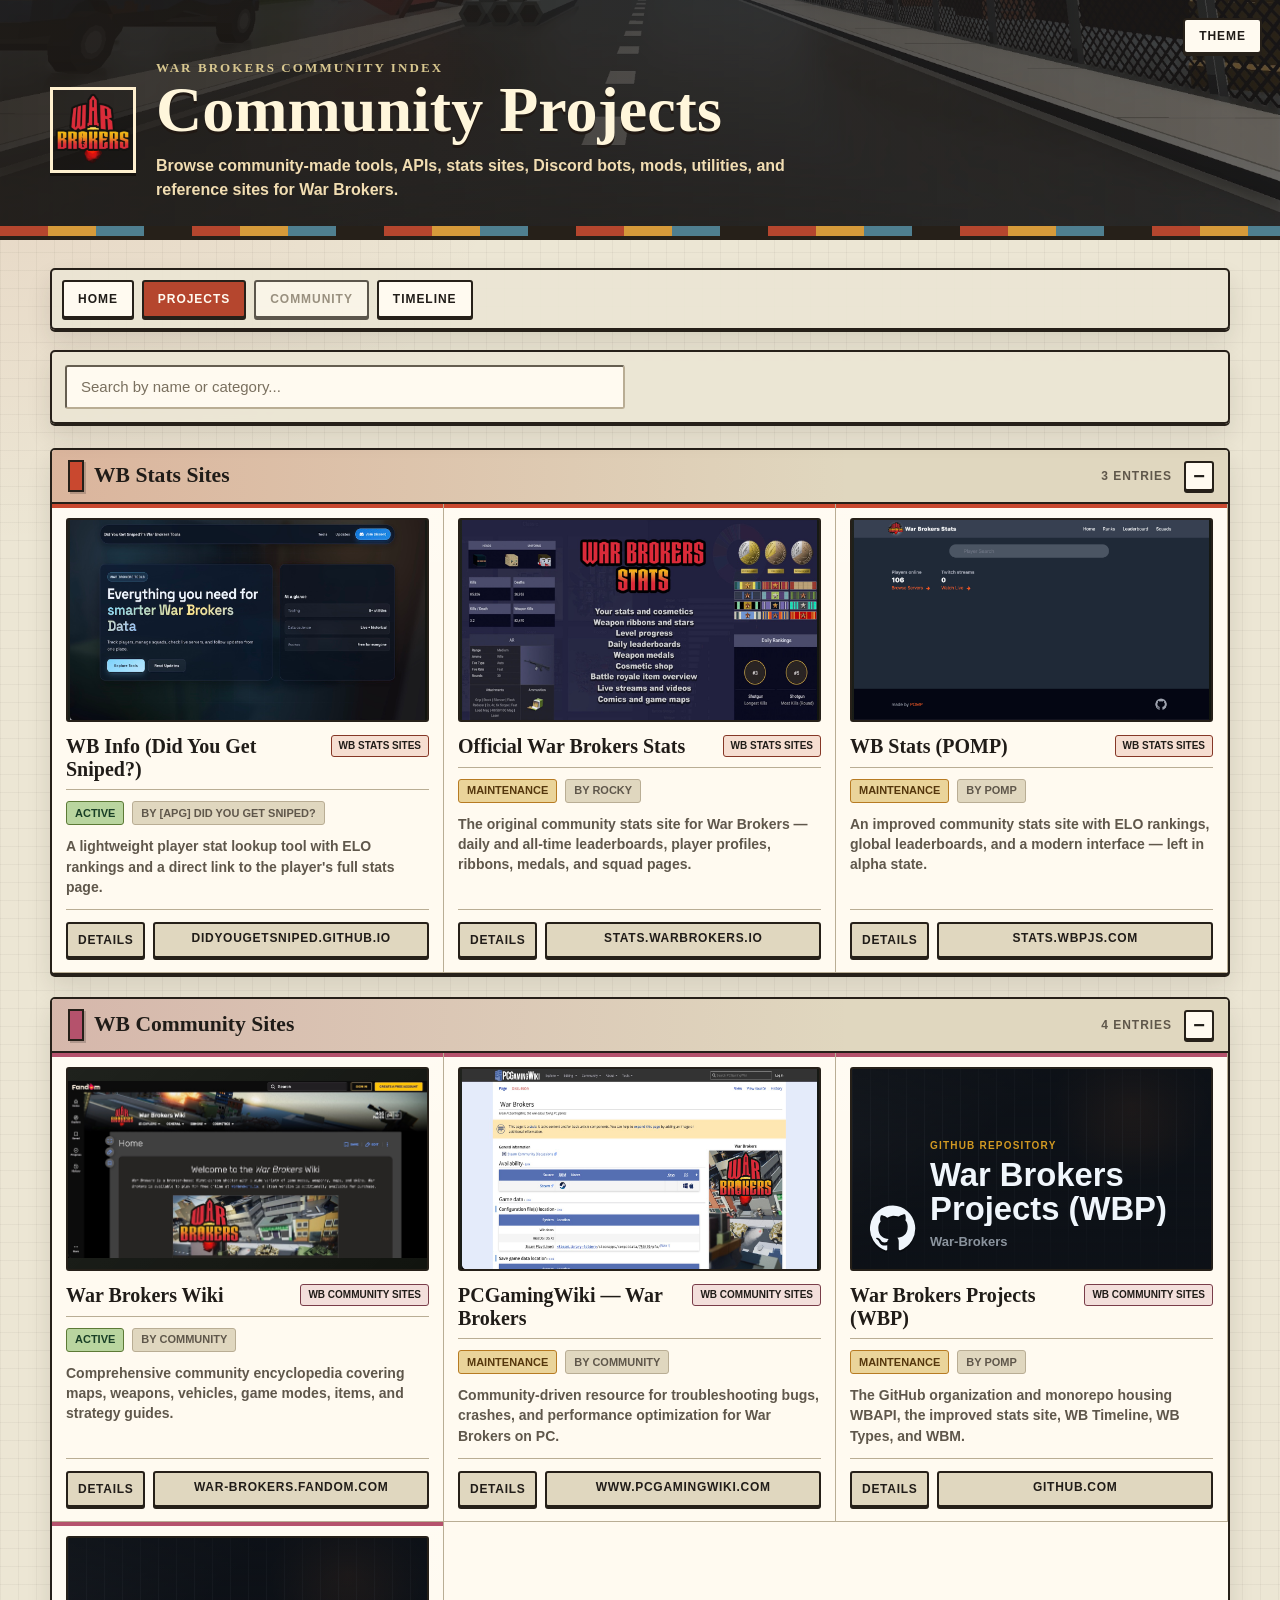
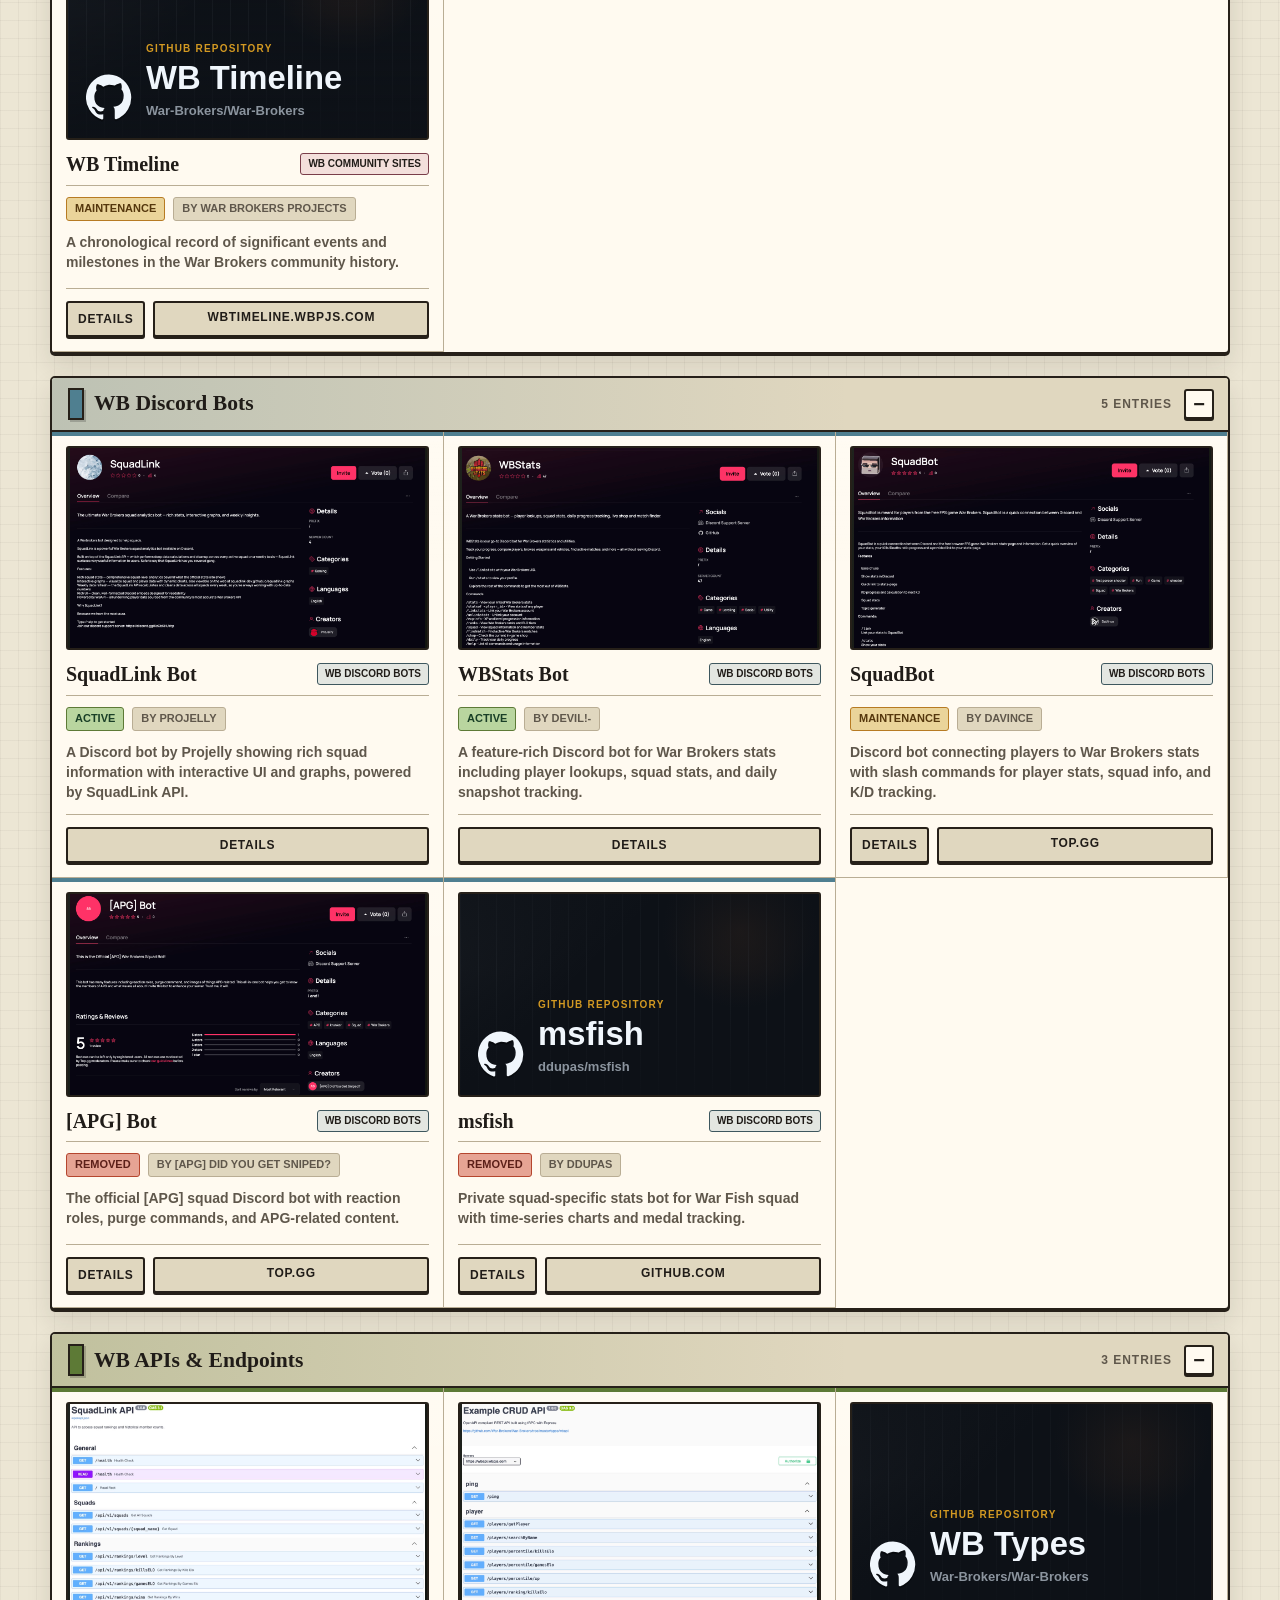
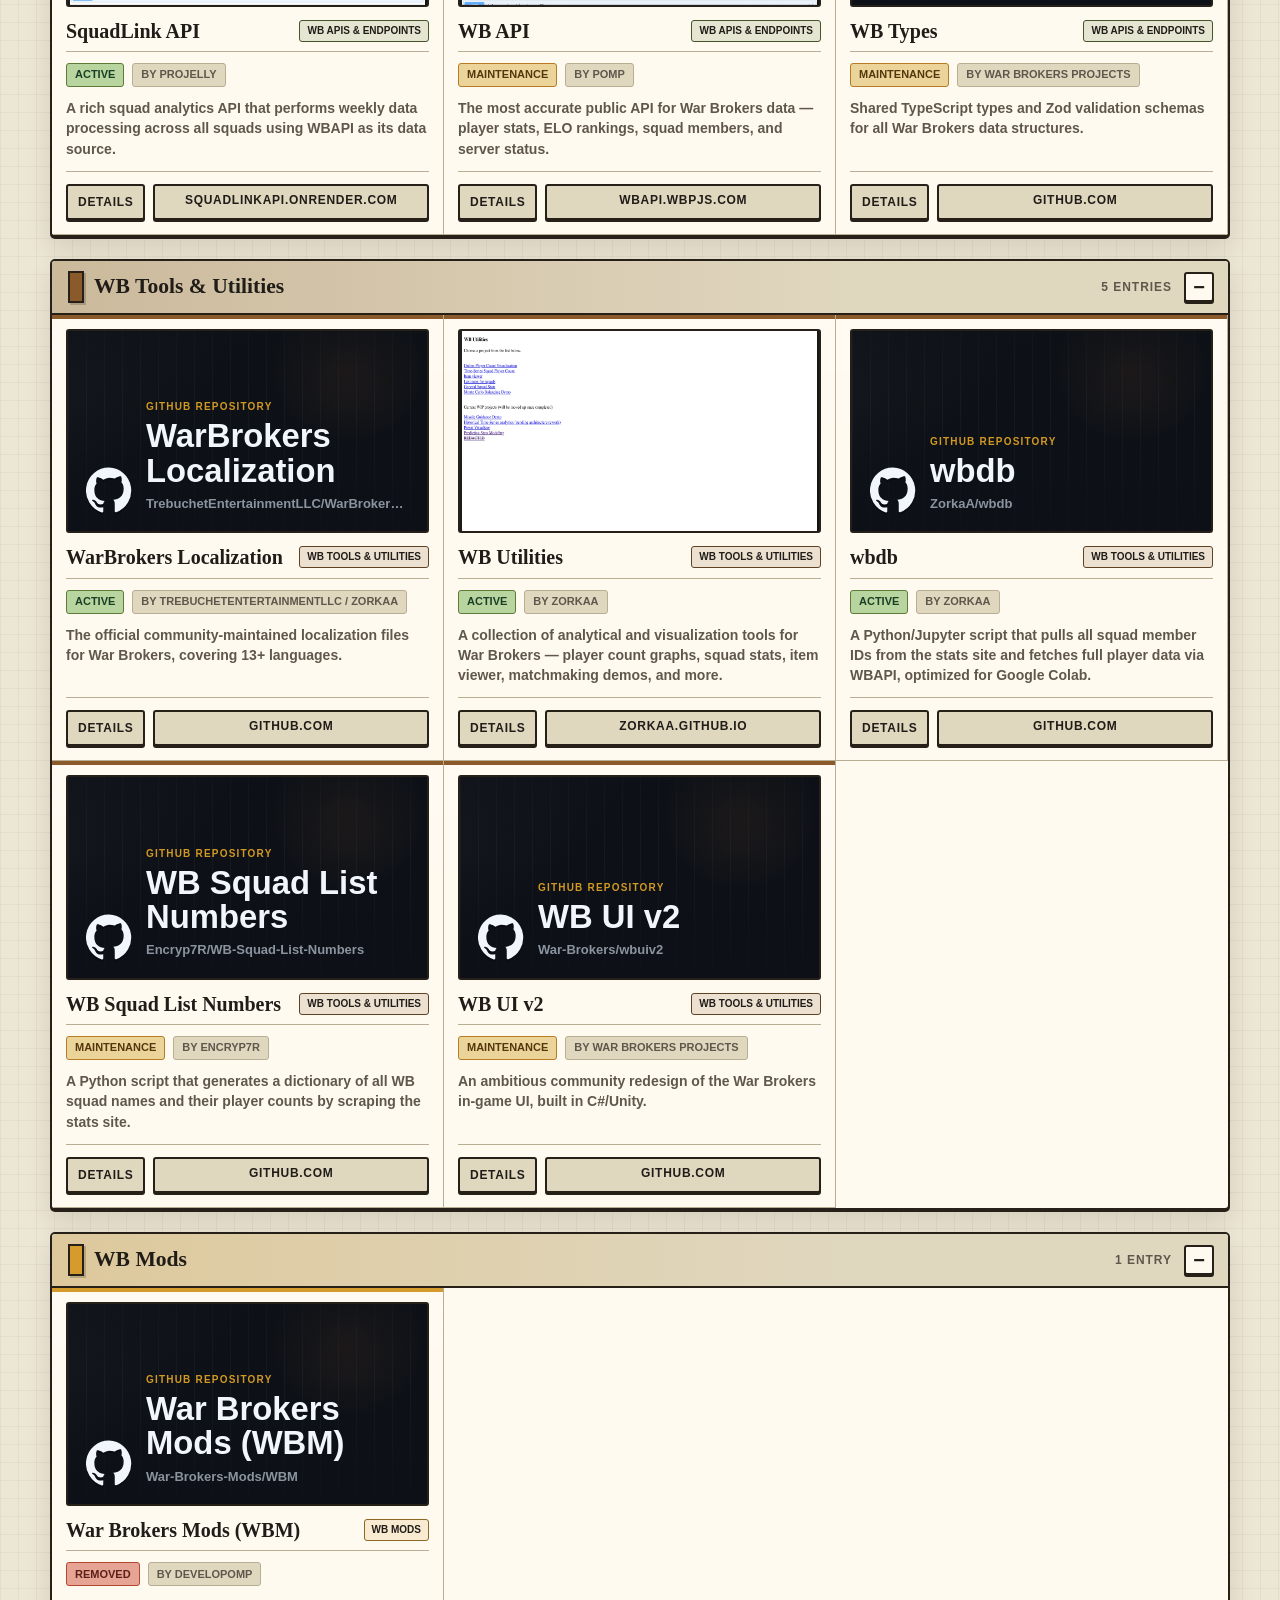
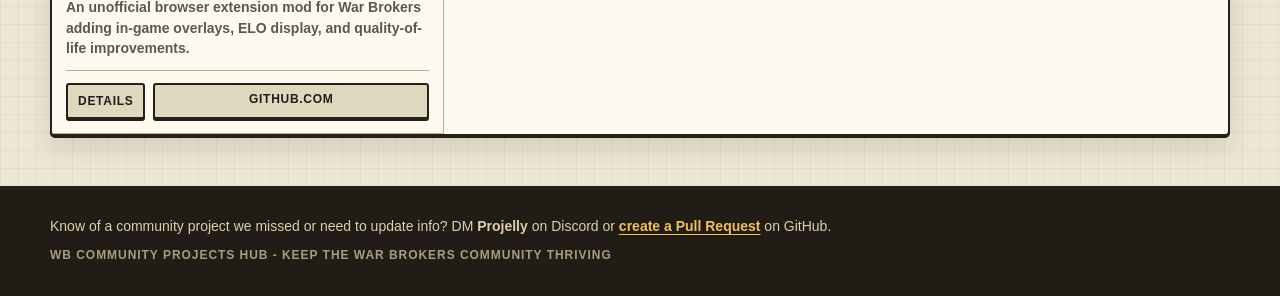
==== projects/index.html @ 0ef88162 "Homepage UI + Timeline" ====
<!DOCTYPE html>
<html lang="en">
<head>
    <meta charset="UTF-8">
    <meta name="viewport" content="width=device-width, initial-scale=1.0">
    <base href="../">
    <title>Projects - WB Community Hub</title>
    <link rel="icon" type="image/webp" href="images/warbrokers.webp">
    <link rel="stylesheet" href="style.css">
</head>
<body>
    <div class="grid-bg"></div>
    <button class="theme-toggle" id="themeToggle" aria-label="Toggle color theme" type="button">
        Theme
    </button>

    <header class="header page-header">
        <div class="header-content">
            <img class="hub-mark" src="images/warbrokers.webp" alt="" aria-hidden="true">
            <p class="kicker">War Brokers community index</p>
            <h1 class="title">Community Projects</h1>
            <p class="subtitle">Browse community-made tools, APIs, stats sites, Discord bots, mods, utilities, and reference sites for War Brokers.</p>
        </div>
    </header>

    <main class="container">
        <nav class="page-nav" aria-label="Site sections">
            <a href="./" class="page-nav-link">Home</a>
            <a href="projects/" class="page-nav-link active" aria-current="page">Projects</a>
            <span class="page-nav-link disabled">Community</span>
            <a href="timeline/" class="page-nav-link">Timeline</a>
        </nav>

        <div class="search-section">
            <input
                type="text"
                id="searchInput"
                class="search-bar"
                placeholder="Search by name or category..."
                aria-label="Search projects"
            >
            <div class="filter-info" id="filterInfo"></div>
        </div>

        <div class="projects-grid" id="projectsGrid">
            <!-- Projects will be populated here by JavaScript -->
        </div>
    </main>

    <footer class="footer">
        <div class="footer-content">
            <p>Know of a community project we missed or need to update info? DM <strong>Projelly</strong> on Discord or <a href="https://github.com/wb-community/wb-community.github.io/pulls" target="_blank" rel="noopener noreferrer" class="footer-link">create a Pull Request</a> on GitHub.</p>
            <p class="footer-meta">WB Community Projects Hub - Keep the War Brokers community thriving</p>
        </div>
    </footer>

    <script src="projects.js"></script>
    <script src="script.js"></script>
</body>
</html>
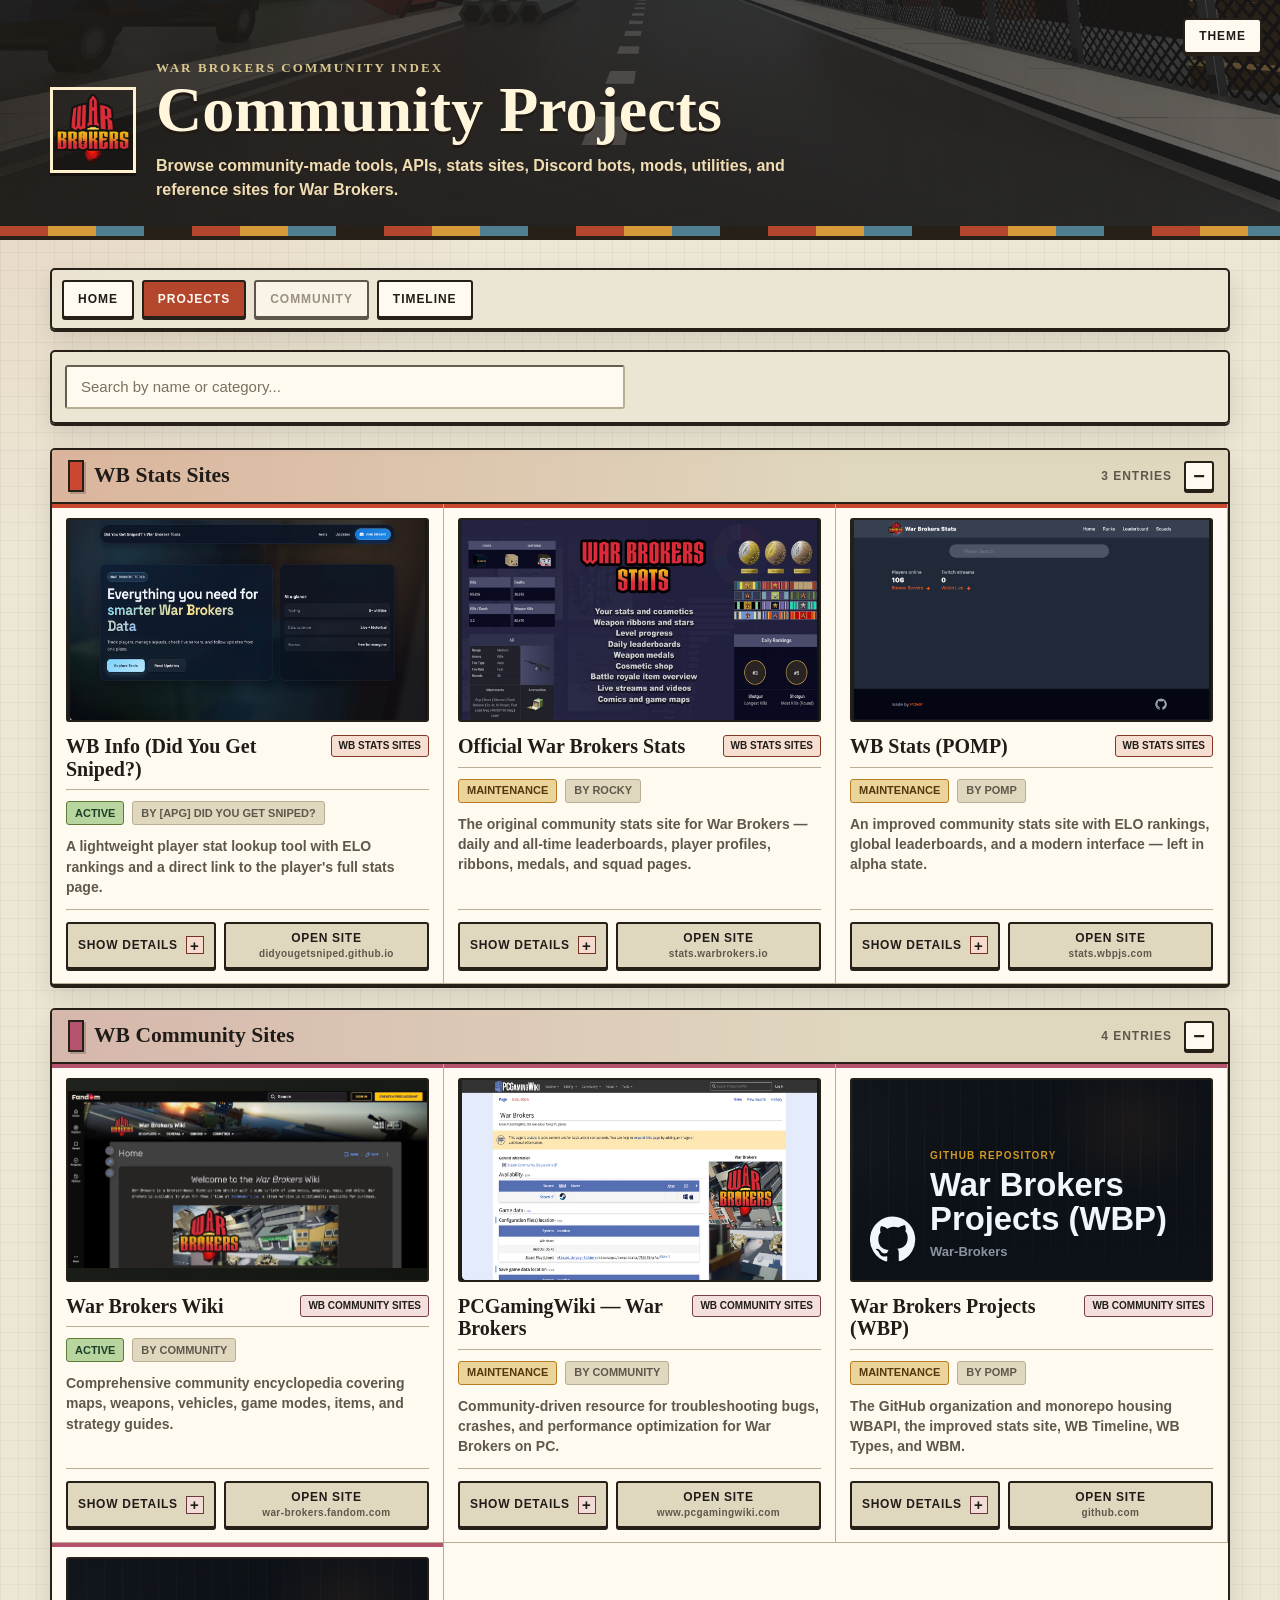
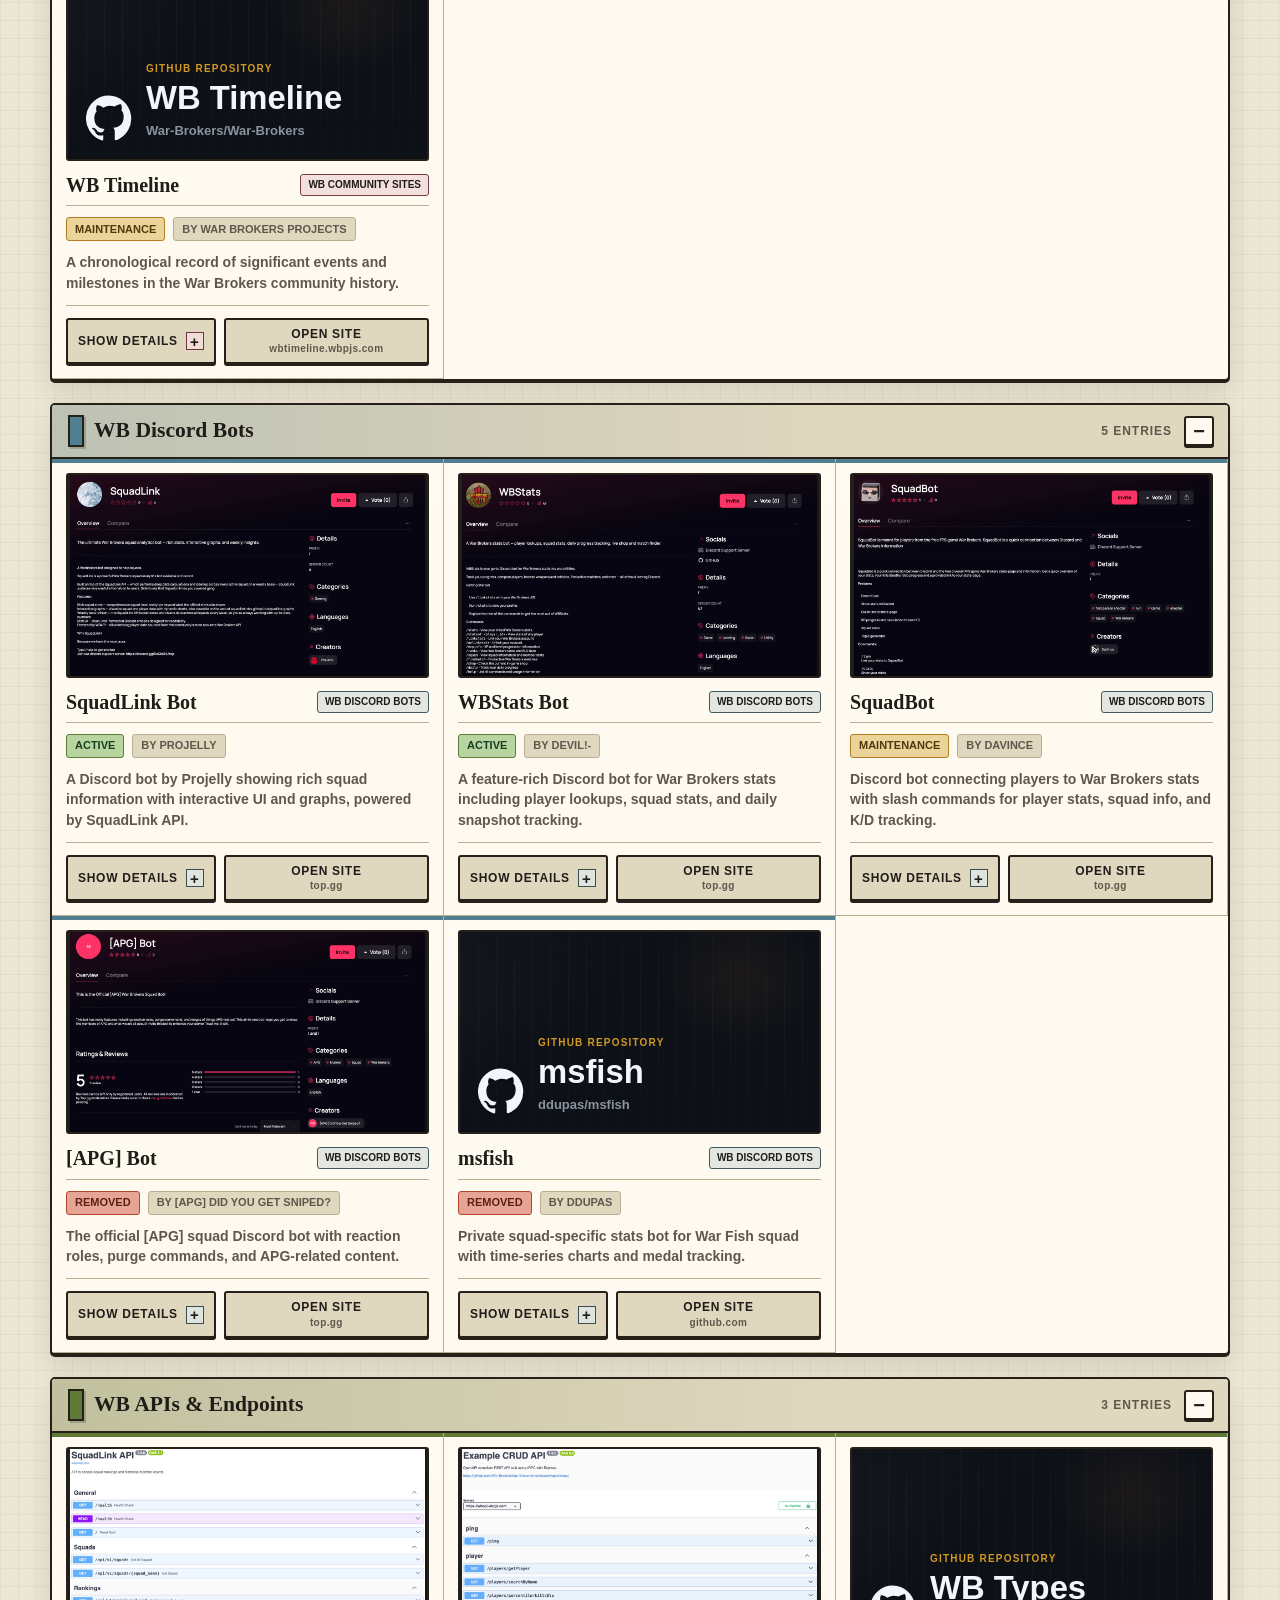
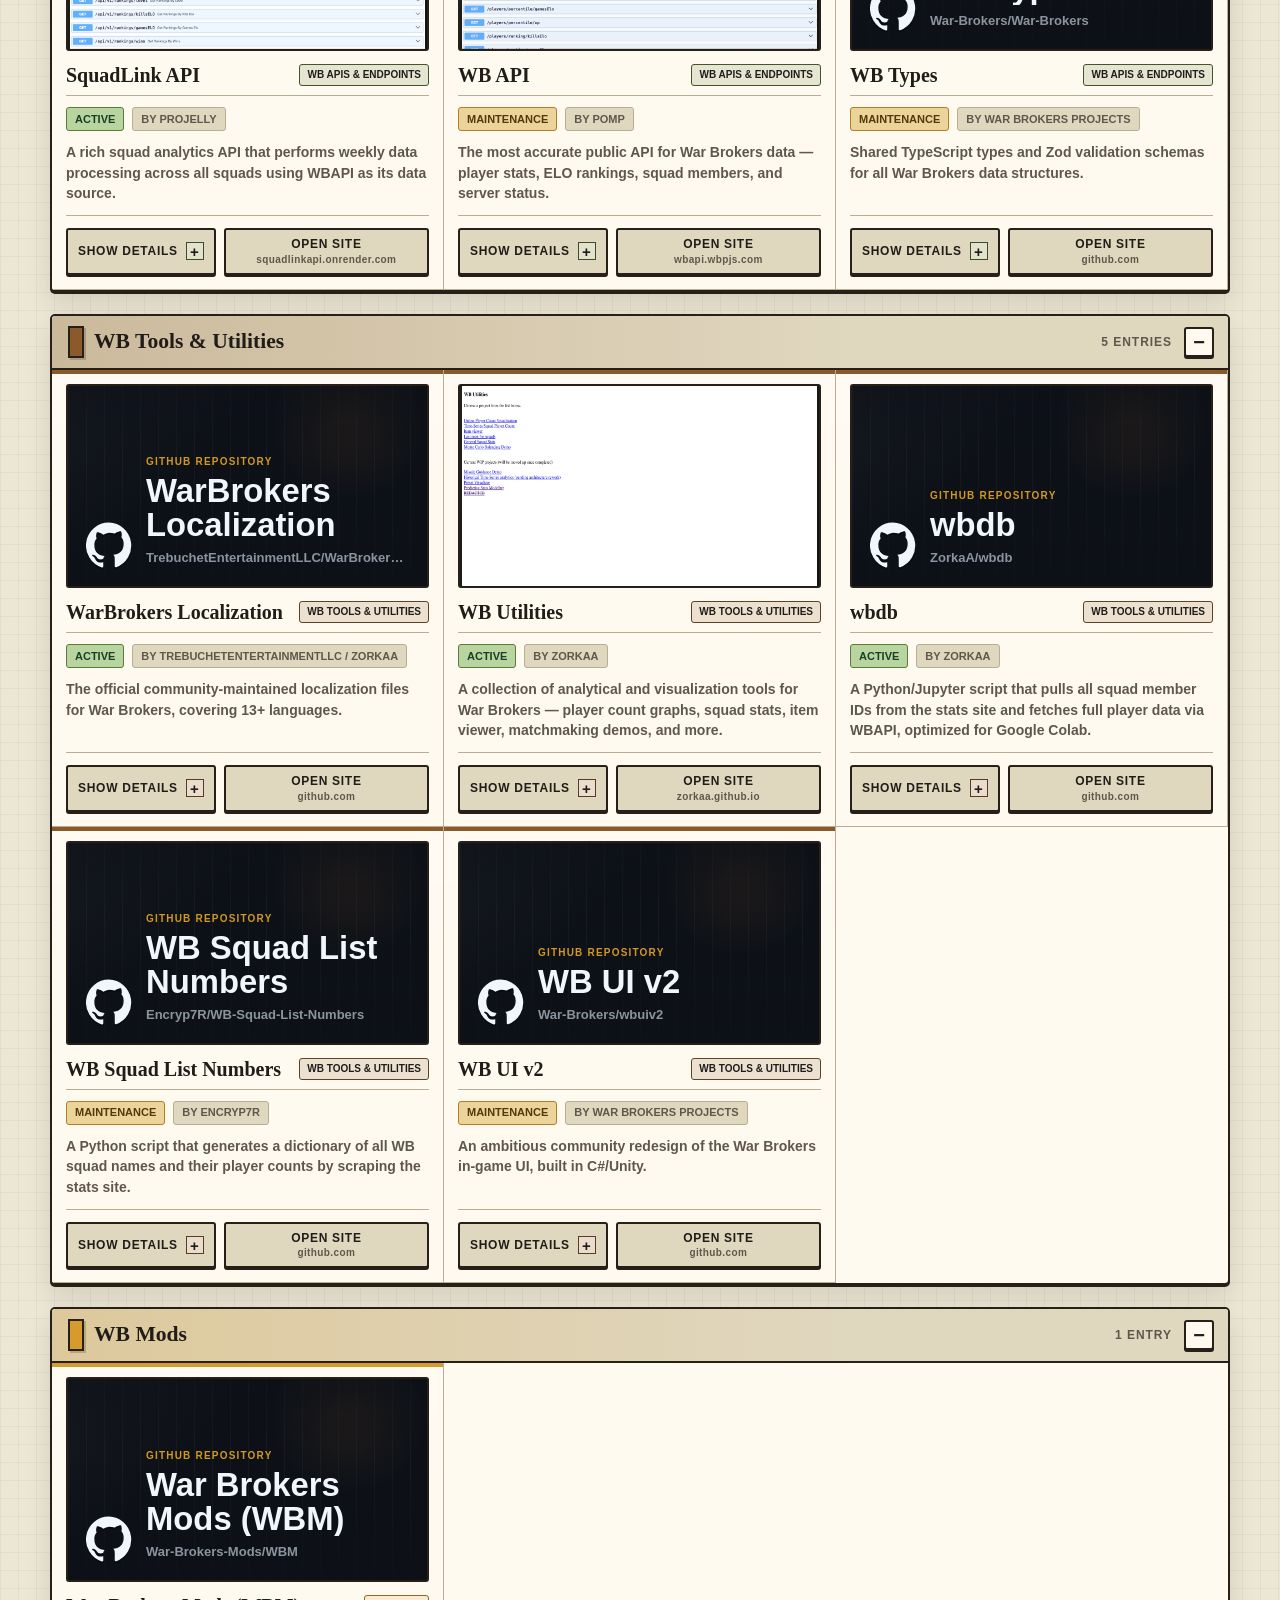
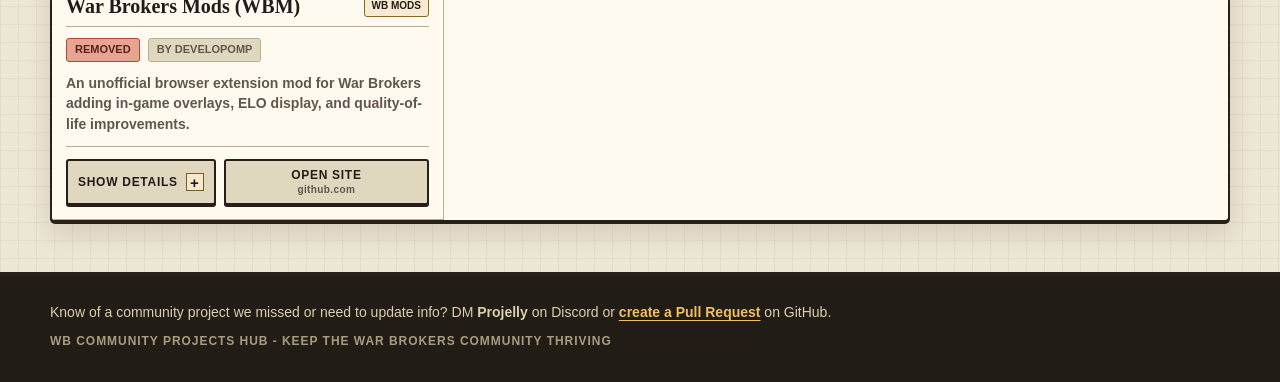
==== commit da35bb49: "Added CTA interactions, added links" ====
--- a/projects/index.html
+++ b/projects/index.html
@@ -5,8 +5,8 @@
     <meta name="viewport" content="width=device-width, initial-scale=1.0">
     <base href="../">
     <title>Projects - WB Community Hub</title>
-    <link rel="icon" type="image/webp" href="images/warbrokers.webp">
-    <link rel="stylesheet" href="style.css">
+    <link rel="icon" type="image/webp" href="images/project_images/warbrokers.webp">
+    <link rel="stylesheet" href="style.css?v=20260727-cta">
 </head>
 <body>
     <div class="grid-bg"></div>
@@ -16,7 +16,7 @@
 
     <header class="header page-header">
         <div class="header-content">
-            <img class="hub-mark" src="images/warbrokers.webp" alt="" aria-hidden="true">
+            <img class="hub-mark" src="images/project_images/warbrokers.webp" alt="" aria-hidden="true">
             <p class="kicker">War Brokers community index</p>
             <h1 class="title">Community Projects</h1>
             <p class="subtitle">Browse community-made tools, APIs, stats sites, Discord bots, mods, utilities, and reference sites for War Brokers.</p>
@@ -54,7 +54,7 @@
         </div>
     </footer>
 
-    <script src="projects.js"></script>
-    <script src="script.js"></script>
+    <script src="projects.js?v=20260727-bot-links"></script>
+    <script src="script.js?v=20260727-cta"></script>
 </body>
 </html>
